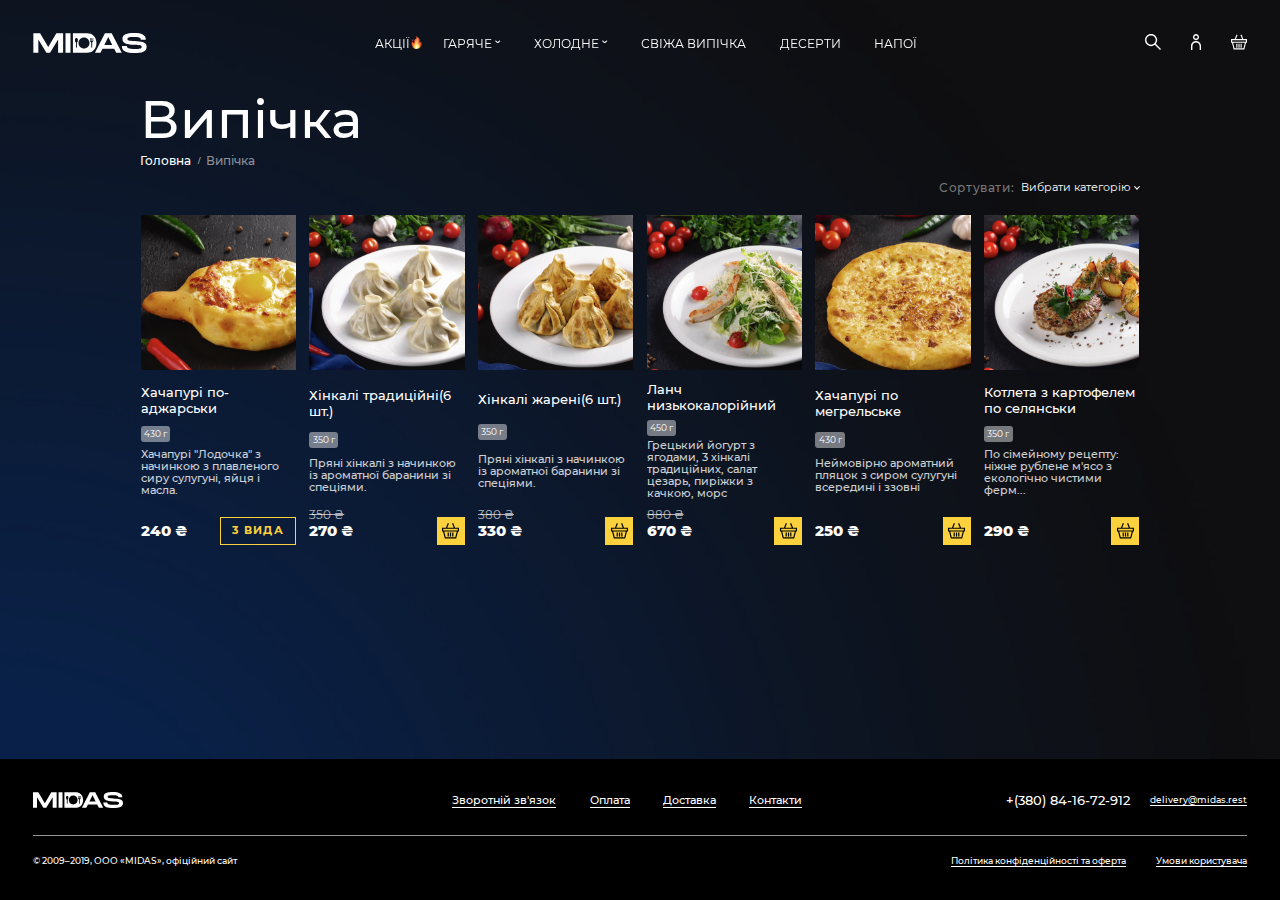
==== catalog-baken.html @ ea853381 "without logic" ====
<!DOCTYPE html>
<html lang="en">
  <head>
    <meta charset="UTF-8" />
    <meta name="viewport" content="width=device-width, initial-scale=1.0" />
    <title>MIDAS</title>
    <link rel="stylesheet" href="css/main.css" />
    <link rel="stylesheet" href="fonts/Montserrat/stylesheet.css" />
  </head>
  <body>
    <div class="wrapper">
      <header class="header">
        <div class="header__row">
          <div class="header__logo">
            <a href="./index.html"><img src="./img/icons/Logo.svg" alt="logo" /></a>
          </div>
          <nav class="header__nav">
            <ul class="header__list">
              <li class="header__item"><a href="#" class="header__link fire">АКЦІЇ</a></li>
              <li class="header__item">
                <a href="./catalog-warm.html" class="header__link arrow">ГАРЯЧЕ</a>
                <div class="header__link-dropdown">
                  <a href="./catalog-warm.html">Гарячі страви</a>
                  <a href="./catalog-warm.html">Супи</a>
                  <a href="./catalog-warm.html">Хінкалі</a>
                </div>
              </li>
              <li class="header__item">
                <a href="./catalog-cold.html" class="header__link arrow">ХОЛОДНЕ</a>
                <div class="header__link-dropdown">
                  <a href="./catalog-cold.html">Холодні страви</a>
                  <a href="./catalog-cold.html">Лаваші</a>
                  <a href="./catalog-cold.html">Хінкалі</a>
                </div>
              </li>
              <li class="header__item">
                <a href="./catalog-baken.html" class="header__link">СВІЖА випічка</a>
              </li>
              <li class="header__item">
                <a href="./catalog-desert.html" class="header__link">десерти</a>
              </li>
              <li class="header__item">
                <a href="./catalog-drink.html" class="header__link">напої</a>
              </li>
            </ul>
          </nav>
          <div class="header__utils">
            <div class="header__search">
              <a href="#" class="header__utils-link">
                <svg
                  width="24"
                  height="24"
                  viewBox="0 0 24 24"
                  fill="none"
                  xmlns="http://www.w3.org/2000/svg"
                >
                  <path
                    fill-rule="evenodd"
                    clip-rule="evenodd"
                    d="M9.10932 18.2186C14.1403 18.2186 18.2186 14.1402 18.2186 9.10931C18.2186 4.07838 14.1403 0 9.10932 0C4.07834 0 0 4.07838 0 9.10931C0 14.1402 4.07834 18.2186 9.10932 18.2186ZM9.10932 16.0752C12.9565 16.0752 16.0753 12.9565 16.0753 9.10931C16.0753 5.26212 12.9565 2.14337 9.10932 2.14337C5.26214 2.14337 2.14337 5.26212 2.14337 9.10931C2.14337 12.9565 5.26214 16.0752 9.10932 16.0752Z"
                    fill="white"
                  />
                  <path
                    d="M15.4475 13.9319L24 22.4844L22.4844 24L13.9319 15.4475L15.4475 13.9319Z"
                    fill="white"
                  />
                </svg>
              </a>
            </div>
            <div class="header__user">
              <a href="#" class="header__utils-link">
                <svg
                  width="15"
                  height="24"
                  viewBox="0 0 15 24"
                  fill="none"
                  xmlns="http://www.w3.org/2000/svg"
                >
                  <path
                    d="M7.5 9.28132C4.98992 9.28132 2.93347 7.19149 2.93347 4.64066C2.96371 2.08983 4.98992 0 7.5 0C10.0101 0 12.0665 2.08983 12.0665 4.64066C12.0665 7.19149 10.0403 9.28132 7.5 9.28132ZM7.5 2.08983C6.10887 2.08983 4.98992 3.22695 4.98992 4.64066C4.98992 6.05437 6.10887 7.19149 7.5 7.19149C8.89113 7.19149 10.0101 6.05437 10.0101 4.64066C10.0101 3.22695 8.89113 2.08983 7.5 2.08983Z"
                    fill="white"
                  />
                  <path
                    d="M12.9738 24V18.2553C12.9738 15.182 10.5242 12.7234 7.53024 12.7234C4.50605 12.7234 2.08669 15.2128 2.08669 18.2553V24H0V18.2553C0 14.0449 3.35685 10.6336 7.5 10.6336C11.6431 10.6336 15 14.0449 15 18.2553V24H12.9738Z"
                    fill="white"
                  />
                </svg>
              </a>
            </div>
            <div class="header__cart">
              <div id="cart-counter">1</div>
              <a href="#" class="header__utils-link">
                <svg
                  width="27"
                  height="25"
                  viewBox="0 0 27 25"
                  fill="none"
                  xmlns="http://www.w3.org/2000/svg"
                >
                  <path
                    d="M4.44457 25L1.6327 13.8197H0V7.50297H6.22844L9.2822 0L11.0358 0.682088L8.2542 7.53262H18.6853L15.9339 0.682088L17.6876 0L20.7413 7.50297H26.9698V13.8197H25.3371L22.5252 25H4.44457ZM21.0739 23.1613L23.4323 13.8493H3.56775L5.92609 23.1613H21.0739ZM25.0952 11.981V9.40095H1.90482V11.981H25.0952Z"
                    fill="white"
                  />
                  <path d="M14.4523 15.3914H12.5475V22.064H14.4523V15.3914Z" fill="white" />
                  <path d="M18.0806 15.3914H16.1758V22.064H18.0806V15.3914Z" fill="white" />
                  <path d="M10.8242 15.3914H8.91936V22.064H10.8242V15.3914Z" fill="white" />
                </svg>
              </a>
            </div>
          </div>
        </div>
      </header>
      <main class="main">
        <section class="warm-dish">
          <div class="container">
            <div class="warm__inner">
              <p class="warm__title">Випічка</p>
              <div class="breadcrambs">
                <a href="./index.html" class="main-page">Головна</a>
                /
                <a href="#" class="current-page">Випічка</a>
              </div>
              <div class="warm__select">
                <p class="sort">Сортувати:</p>
                <div class="dropdown-sort">
                  <button id="dropdownButton" class="sort-button">Вибрати категорію</button>
                  <div id="dropdownMenu" class="dropdown-content">
                    <button class="sort-option" data-value="high-price">По зростанню ціни</button>
                    <button class="sort-option" data-value="low-price">По спаду ціни</button>
                    <button class="sort-option" data-value="low-weight">Менша вага</button>
                    <button class="sort-option" data-value="high-weight">Більша вага</button>
                  </div>
                </div>
              </div>
              <div class="warm__content" id="foodContainer">
                <div class="popular__content-dish" data-price="240" data-weight="430">
                  <a href="./dish-cart.html" class="content-dish_img">
                    <span>Замовити</span>
                    <img src="./img/hachapuri.png" alt="img" />
                  </a>
                  <p class="popular-dish__title">Хачапурі по-аджарськи</p>
                  <p class="weight">430 г</p>
                  <p class="popular__content-descr">
                    Хачапурі "Лодочка" з начинкою з плавленого сиру сулугуні, яйця і масла.
                  </p>
                  <div class="order__box">
                    <p class="order__price">240 ₴</p>
                    <button class="more-types">3 вида</button>
                  </div>
                </div>
                <div class="popular__content-dish" data-price="270" data-weight="350">
                  <a href="./dish-cart.html" class="content-dish_img">
                    <span>Замовити</span>
                    <img src="./img/hincali.png" alt="img" />
                  </a>
                  <p class="popular-dish__title">Хінкалі традиційні(6 шт.)</p>
                  <p class="weight">350 г</p>
                  <p class="popular__content-descr">
                    Пряні хінкалі з начинкою із ароматної баранини зі спеціями.
                  </p>
                  <div class="order__box">
                    <p class="old__price">350 ₴</p>
                    <p class="order__price">270 ₴</p>
                    <button class="order__add"></button>
                  </div>
                </div>
                <div class="popular__content-dish" data-price="330" data-weight="350">
                  <a href="./dish-cart.html" class="content-dish_img">
                    <span>Замовити</span>
                    <img src="./img/hincali-frid.png" alt="img" />
                  </a>
                  <p class="popular-dish__title">Хінкалі жарені(6 шт.)</p>
                  <p class="weight">350 г</p>
                  <p class="popular__content-descr">
                    Пряні хінкалі з начинкою із ароматної баранини зі спеціями.
                  </p>
                  <div class="order__box">
                    <p class="old__price">380 ₴</p>
                    <p class="order__price">330 ₴</p>
                    <button class="order__add"></button>
                  </div>
                </div>
                <div class="popular__content-dish" data-price="670" data-weight="450">
                  <a href="./dish-cart.html" class="content-dish_img">
                    <span>Замовити</span>
                    <img src="./img/lanch.png" alt="img" />
                  </a>
                  <p class="popular-dish__title">Ланч низькокалорійний</p>
                  <p class="weight">450 г</p>
                  <p class="popular__content-descr">
                    Грецький йогурт з ягодами, 3 хінкалі традиційних, салат цезарь, пиріжки з
                    качкою, морс
                  </p>
                  <div class="order__box">
                    <p class="old__price">880 ₴</p>
                    <p class="order__price">670 ₴</p>
                    <button class="order__add"></button>
                  </div>
                </div>
                <div class="popular__content-dish" data-price="250" data-weight="430">
                  <a href="./dish-cart.html" class="content-dish_img">
                    <span>Замовити</span>
                    <img src="./img/hachapuri-megrelske.png" alt="img" />
                  </a>
                  <p class="popular-dish__title">Хачапурі по мегрельське</p>
                  <p class="weight">430 г</p>
                  <p class="popular__content-descr">
                    Неймовірно ароматний пляцок з сиром сулугуні всередині і ззовні
                  </p>
                  <div class="order__box">
                    <p class="order__price">250 ₴</p>
                    <button class="order__add"></button>
                  </div>
                </div>
                <div class="popular__content-dish" data-price="290" data-weight="350">
                  <a href="./dish-cart.html" class="content-dish_img">
                    <span>Замовити</span>
                    <img src="./img/kotleta-potato.png" alt="img" />
                  </a>
                  <p class="popular-dish__title">Котлета з картофелем по селянськи</p>
                  <p class="weight">350 г</p>
                  <p class="popular__content-descr">
                    По сімейному рецепту: ніжне рублене м'ясо з екологічно чистими ферм...
                  </p>
                  <div class="order__box">
                    <p class="order__price">290 ₴</p>
                    <button class="order__add"></button>
                  </div>
                </div>
              </div>
            </div>
          </div>
        </section>
      </main>
      <footer class="footer">
        <div class="footer__row">
          <div class="footer__logo">
            <img src="./img/icons/Logo.svg" alt="logo" />
          </div>
          <div class="footer__inner">
            <nav class="footer__menu">
              <ul class="footer__list">
                <li class="footer__item">
                  <a href="#" class="footer__link">Зворотній зв'язок</a>
                </li>
                <li class="footer__item"><a href="#" class="footer__link">Оплата</a></li>
                <li class="footer__item"><a href="#" class="footer__link">Доставка</a></li>
                <li class="footer__item"><a href="#" class="footer__link">Контакти</a></li>
              </ul>
            </nav>
            <div class="footer__row-box">
              <a href="tel:+3808416729" class="footer__row-tel">+(380) 84-16-72-912</a>
              <a href="mailto:delivery@midas.rest" class="footer__row-gmail">
                delivery@midas.rest
              </a>
            </div>
          </div>
        </div>
        <div class="footer__policy">
          <p class="footer__privacy">© 2009–2019, ООО «MIDAS», офіційний сайт</p>
          <div class="footer__policy-box">
            <a href="#" class="footer__policy-policy">Політика конфіденційності та оферта</a>
            <a href="#" class="footer__policy-user">Умови користувача</a>
          </div>
        </div>
      </footer>
    </div>
    <script src="./js/main.js" type="module"></script>
  </body>
</html>
---- css/main.css ----
/* #region reset */
html {
  font-size: 1.5625vw;
}
@media screen and (min-width: 968px) {
  html {
    font-size: 0.521vw;
  }
}

* {
  padding: 0px;
  margin: 0px;
  border: none;
}

*,
*::before,
*::after {
  box-sizing: border-box;
}

/* Links */
a,
a:link,
a:visited {
  text-decoration: none;
}

a:hover {
  text-decoration: none;
}

/* Common */
aside,
nav,
footer,
header,
section,
main {
  display: block;
}

h1,
h2,
h3,
h4,
h5,
h6,
p {
  font-size: inherit;
  font-weight: inherit;
}

ul,
ul li {
  list-style: none;
}

img {
  vertical-align: top;
}

img,
svg {
  max-width: 100%;
  height: auto;
}

address {
  font-style: normal;
}

/* Form */
input,
textarea,
button,
select {
  font-family: inherit;
  font-size: inherit;
  color: inherit;
  background-color: transparent;
}

input::-ms-clear {
  display: none;
}

button,
input[type="submit"] {
  display: inline-block;
  box-shadow: none;
  background-color: transparent;
  background: none;
  cursor: pointer;
}

input:focus,
input:active,
button:focus,
button:active {
  outline: none;
}

button::-moz-focus-inner {
  padding: 0;
  border: 0;
}

label {
  cursor: pointer;
}

legend {
  display: block;
}

body {
  background-color: #0f0f11;
  font-family: "Montserrat";
  color: #fff;
  overflow-x: hidden;
}

/* #endregion */
/* #region header */
header {
  padding: 5rem 5rem;
  position: fixed;
  top: 0;
  right: 0;
  left: 0;
  transition: all 0.3s ease 0s;
  z-index: 10;
}

.header.scroll {
  background-color: #000000;
  padding: 2rem 5rem;
  transition: all 0.3s ease 0s;
  z-index: 100;
}
.header__cart {
  position: relative;
}
#cart-counter {
  background-color: #fbd13e;
  padding: 0.1rem 0.2rem;
  border-radius: 2px;
  font-size: 1.4rem;
  color: #000;
  text-align: center;
  position: absolute;
  width: 2.1rem;
  height: 1.7rem;
  font-weight: 600;
  left: -1rem;
  top: -1rem;
  display: none;
}
.header__row {
  display: flex;
  align-items: center;
  justify-content: space-between;
}
.header__logo img {
  width: 17rem;
  height: 3rem;
}
.header__list {
  display: flex;
  gap: 5rem;
  align-items: center;
}
.header__link {
  font-size: 1.8rem;
  transition: all 0.3s ease 0s;
  color: #fff;
  text-transform: uppercase;
}
.header__link:hover {
  color: #fbd13e;
}
.header__link.fire {
  position: relative;
}
.header__link.fire::after {
  content: "";
  position: absolute;
  width: 2rem;
  height: 2rem;
  background-image: url("./../img/icons/fire.svg");
  background-size: cover;
}
.header__link-dropdown {
  position: absolute;
  background-color: #000;
  padding: 2rem;
  display: none;
}
.header__link.arrow {
  display: flex;
  align-items: center;
  gap: 0.4rem;
}
.header__link.arrow::after {
  content: "";
  display: block;
  width: 0.9rem;
  height: 0.5rem;
  background-image: url("./../img/icons/arrow-menu.svg");
  background-size: cover;
  transition: all 0.3s ease 0s;
  transform: translateY(-50%);
}

.header__item:hover .header__link.arrow::after {
  background-image: url("./../img/icons/arrow-menu-hover.svg");
  transform: translateY(-50%) rotate(180deg);
}
.header__item:hover .header__link-dropdown {
  display: flex;
  flex-direction: column;
  gap: 2rem;
  z-index: 1000;
}
.header__link-dropdown a {
  font-size: 1.7rem;
  font-weight: 500;
  line-height: 2rem;
  color: #fff;
  transition: all 0.3s ease 0s;
}
.header__link-dropdown a:hover {
  color: #fbd13e;
}
.header__utils {
  display: flex;
  gap: 4rem;
  align-items: center;
}
.header__utils-link svg {
  width: 2.4rem;
  height: 2.4rem;
}
.header__utils-link:hover svg {
  transition: all 0.3s ease 0s;
  scale: 1.2;
  path {
    fill: #fbd13e;
  }
}
/* #endregion */
/* #region scrollbar */
::-webkit-scrollbar {
  width: 0.5rem;
}

/* Track */
::-webkit-scrollbar-track {
  background: #2d2d2d;
}

/* Handle */
::-webkit-scrollbar-thumb {
  background: #0b0b0b;
}

/* Handle on hover */
::-webkit-scrollbar-thumb:hover {
  background: #555;
}
/* #endregion */
/* #region info */
.info {
  margin-top: 13.4rem;
}
.info__content {
  display: flex;
  gap: 6.8rem;
}
.content-text__text {
  margin-top: 5rem;
  max-width: 32.1rem;
  font-size: 2.5rem;
  font-weight: 500;
  line-height: 3rem;
}
.info__content-text {
  display: flex;
  flex-direction: column;
  gap: 26.7rem;
  position: relative;
}
.info__content-text img {
  position: absolute;
  top: 18rem;
  right: 16rem;
  width: 18.4rem;
  height: 18.4rem;
}
.content-text__box {
  display: flex;
  flex-direction: column;
  gap: 1rem;
}
.content-text__tel {
  font-size: 2.5rem;
  font-weight: 500;
  line-height: 3rem;
  color: #fff;
  transition: all 0.3s ease 0s;
}
.content-text__gmail {
  font-size: 1.8rem;
  font-weight: 500;
  line-height: 2.2rem;
  color: #fff;
  border-bottom: 1px solid #fff;
  max-width: 18.6rem;
  transition: all 0.3s ease 0s;
}
.content-text__box a:hover {
  color: #fbd13e;
}
.container-right {
  padding-left: 5rem;
}

.info__content-photo img {
  width: 137rem;
  height: 75rem;
  position: absolute;
  right: 0;
}
.bg {
  position: absolute;
  top: 0;
  z-index: -2;
}
.info__content-order {
  position: absolute;
  background-image: url("./../img/icons/optional-bg.svg");
  padding: 3.6rem 6.8rem;
  background-repeat: no-repeat;
  background-size: cover;
  width: 35.5rem;
  height: 35.5rem;
  display: flex;
  flex-direction: column;
  gap: 1rem;
  position: absolute;
  left: 63rem;
  bottom: -20rem;
}
.order__box {
  display: flex;
  justify-content: space-between;
  align-items: center;
}
.order__add {
  background-image: url("./../img/icons/shoping-cart-black.svg");
  background-position: center;
  background-size: 2.5rem;
  background-repeat: no-repeat;
  width: 4.2rem;
  height: 4.2rem;
  background-color: #fbd13e;
  transition: all 0.3s ease 0s;
}
.order__add:hover {
  background-color: #a7881a;
}
.content-order__title {
  font-size: 2.5rem;
  font-weight: 500;
  line-height: 3rem;
}
.weight {
  font-size: 1.3rem;
  line-height: 1.5rem;
  background-color: #ffffff70;
  border-radius: 3px;
  padding: 0.5rem;
  max-width: fit-content;
}
.content-order__descr {
  font-size: 1.5rem;
  font-weight: 500;
  line-height: 2.1rem;
  color: #ffffffde;
}
.order__price {
  font-size: 2.3rem;
  line-height: 2.8rem;
  font-weight: 800;
}

.dots-more__box img {
  position: absolute;
  width: 36.4rem;
  height: 36.4rem;
  right: -5rem;
  bottom: -30rem;
}
.info_tiramisu {
  max-width: fit-content;
}
.info_tiramisu-box {
  margin-top: 35.4rem;
  margin-left: 3rem;
}
.info_tiramisu-box img {
  width: 26.4rem;
  height: 26.4rem;
}
.tiramisu__inner {
  padding: 0 2.5rem;
  display: flex;
  flex-direction: column;
  gap: 1rem;
}
.info_tiramisu-title {
  font-weight: 500;
  font-size: 2rem;
  line-height: 2.4rem;
}
/* #endregion */
/* #region popular */
.popular__title {
  font-size: 8rem;
  font-weight: 500;
  line-height: 9rem;
  text-align: left;
  max-width: 43rem;
  display: flex;
  margin: 0 auto;
  margin-bottom: 3.7rem;
}
.container {
  max-width: 150rem;
  margin: 0 auto;
  width: 100%;
  padding: 0;
}
.popular__content {
  display: flex;
  justify-content: center;
  align-items: center;
  gap: 2rem;
  flex-wrap: wrap;
}
.popular__content-dish {
  max-width: 23.3rem;
  min-height: 48.4rem;
  overflow: hidden;
  display: flex;
  flex-direction: column;
  justify-content: space-between;
}
.popular-dish__title {
  font-size: 2rem;
  font-weight: 500;
  line-height: 2.4rem;
  margin-top: 1.6rem;
  margin-bottom: 1rem;
}
.popular__content-descr {
  font-size: 1.6rem;
  font-weight: 500;
  line-height: 1.8rem;
  opacity: 80%;
  margin-top: 0.6rem;
  margin-bottom: 2.5rem;
}
.content-dish_img {
  position: relative;
}
.content-dish_img img {
  width: 23.3rem;
  height: 23.3rem;
}
.content-dish_img:hover span {
  z-index: 2;
  transform: translateY(0);
}
.content-dish_img span {
  position: absolute;
  display: flex;
  align-items: center;
  justify-content: center;
  width: 23.3rem;
  height: 23.3rem;
  font-size: 3rem;
  background-color: #55555538;
  backdrop-filter: blur(5px);
  color: #fff;
  transform: translateY(-100%);
  transition: all 0.3s ease 0s;
}
.old__price {
  position: absolute;
  margin-bottom: 5rem;
  text-decoration: line-through;
  font-size: 1.8rem;
  color: #ffffffab;
}
/* #endregion */
/* #region menu */
.menu {
  margin-top: 14.5rem;
  margin-bottom: 17rem;
}
.menu__content-box {
  display: flex;
  justify-content: space-between;
  padding-left: 55rem;
  margin-bottom: 6.5rem;
}
.menu__title {
  font-size: 8rem;
  line-height: 9rem;
  font-weight: 500;
}
.menu__btn {
  position: relative;
  display: flex;
  gap: 4rem;
}
.swiper-button-next::after,
.swiper-button-prev::after {
  display: none;
}
.swiper-button-next {
  transform: rotate(180deg);
}
.swiper-button-next,
.swiper-button-prev {
  width: 5.3rem !important;
  height: 5.3rem !important;
}
.swiper-button-next img,
.swiper-button-prev img {
  width: 5.3rem;
  height: 5.3rem;
}
.menu__discount {
  background-color: #b70000;
  display: flex;
  flex-direction: column;
  justify-content: center;
  align-items: center;
  max-width: 23.3rem;
  min-height: 31.4rem;
  max-height: 31.4rem;
  gap: 6.5rem;
  padding: 2.3rem 4rem;
  overflow: hidden;
}
.menu__discount:hover .menu__more-info {
  transform: translateY(0);
}
.menu__discount-number {
  color: #000;
  font-size: 7rem;
}
.menu__discount-text {
  font-size: 2.4rem;
  font-weight: 500;
  line-height: 2.4rem;
  display: flex;
  align-items: center;
  gap: 0.4rem;
  text-align: center;
}
.menu__discount-text::after {
  content: "";
  display: block;
  width: 2rem;
  height: 2rem;
  background-image: url("./../img/icons/fire.svg");
  background-size: cover;
}
.menu__more-info {
  position: absolute;
  display: flex;
  align-items: center;
  justify-content: center;
  max-width: 23.3rem;
  min-height: 31.4rem;
  max-height: 31.4rem;
  top: 0;
  bottom: 0;
  right: 0;
  left: 0;
  backdrop-filter: blur(5px);
  font-size: 2rem;
  color: #ffffff;
  font-weight: 600;
  transform: translateY(-100%);
  transition: all 0.3s ease 0s;
}
.menu__text {
  font-size: 2rem;
  font-weight: 500;
  line-height: 2.4rem;
  text-align: center;
}
.menu__discount.warm {
  background-image: url("./../img/menu1.png");
  background-position: center;
  background-size: cover;
  background-color: #000;
}
.menu__discount.soap {
  background-image: url("./../img/menu2.png");
  background-position: center;
  background-size: cover;
  background-color: #000;
}
.menu__discount.hinc {
  background-image: url("./../img/menu3.png");
  background-position: center;
  background-size: cover;
  background-color: #000;
}
.menu__discount.cold {
  background-image: url("./../img/menu4.png");
  background-position: center;
  background-size: cover;
  background-color: #09234e;
}
.menu__discount.salat {
  background-image: url("./../img/menu5.png");
  background-position: center;
  background-size: cover;
  background-color: #000;
}

.menu__text.cold {
  border-bottom: 1px solid #fff;
}
/* #endregion */
/* #region footer */
.footer {
  background-color: #000;
  padding: 5rem;
}
.footer__row {
  display: flex;
  align-items: center;
  justify-content: space-between;
  padding-bottom: 4rem;
  border-bottom: 1px solid #ffffff93;
}
.footer__inner {
  display: flex;
  align-items: center;
  justify-content: space-between;
}
.footer__logo {
  width: 13.5rem;
  height: 2.4rem;
}
.footer__list {
  display: flex;
  gap: 5rem;
  padding-left: 12rem;
}
.footer__link {
  font-size: 1.6rem;
  font-weight: 500;
  color: #fff;
  border-bottom: 1px solid #fff;
  transition: all 0.3s ease 0s;
}
.footer__link:hover {
  color: #fbd13e;
  border-bottom: 1px solid #fbd13e;
}
.footer__row-box {
  display: flex;
  gap: 3rem;
  align-items: center;
  padding-left: 30.5rem;
}
.footer__row-tel {
  font-size: 2rem;
  font-weight: 500;
  color: #fff;
  transition: all 0.3s ease 0s;
}

.footer__row-tel:hover {
  color: #fbd13e;
}
.footer__row-gmail:hover {
  color: #fbd13e;
  border-bottom: 1px solid #fbd13e;
}
.footer__row-gmail {
  font-size: 1.4rem;
  font-weight: 500;
  color: #fff;
  border-bottom: 1px solid #fff;
  transition: all 0.3s ease 0s;
}
.footer__policy {
  margin-top: 2.8rem;
  display: flex;
  justify-content: space-between;
  align-items: center;
}
.footer__privacy {
  font-size: 1.4rem;
  font-weight: 500;
}
.footer__policy-box {
  display: flex;
  gap: 4.5rem;
}
.footer__policy-box a {
  font-size: 1.4rem;
  font-weight: 500;
  color: #fff;
  transition: all 0.3s ease 0s;
  border-bottom: 1px solid #fff;
}
.footer__policy-box a:hover {
  color: #fbd13e;
  border-bottom: 1px solid #fbd13e;
}
/* #endregion */
/* //======================================================================================================================================================== */
/* #region catalog-warm */
.warm-dish {
  margin-top: 13.4rem;
}
.wrapper {
  display: flex;
  flex-direction: column;
  min-height: 100vh;
  background-image: url("./../img/bg-cart.png");
  background-repeat: no-repeat;
  background-size: cover;
}
.main {
  flex: 1;
}
.warm__title {
  font-size: 8rem;
  font-weight: 500;
  line-height: 9rem;
}
.main-page {
  font-size: 1.8rem;
  font-weight: 500;
  line-height: 1.6rem;
  color: #fff;
  transition: all 0.3s ease 0s;
}
.breadcrambs {
  display: flex;
  align-items: center;
  gap: 1rem;
  margin-top: 1rem;
}
.current-page {
  font-size: 1.8rem;
  font-weight: 500;
  line-height: 1.6rem;
  color: #ffffff87;
  transition: all 0.3s ease 0s;
}
.main-page:hover,
.current-page:hover {
  color: #fbd13e;
}
.warm__select {
  display: flex;
  align-self: flex-end;
  gap: 1rem;
  position: relative;
  margin-top: 2rem;
}
.warm__inner {
  display: flex;
  flex-direction: column;
}
.sort {
  font-size: 1.8rem;
  font-weight: 500;
  letter-spacing: 0.05em;
  color: #ffffff70;
}
.dropdown-sort {
  display: flex;
  align-items: center;
}
.dropdown-content {
  position: absolute;
  display: none;
  flex-direction: column;
  width: 100%;
  top: 3rem;
  z-index: 100;
}
.sort-button {
  font-size: 1.6rem;
  display: flex;
  align-items: center;
  position: relative;
  gap: 0.5rem;
  transition: all 0.3s ease 0s;
}
.sort-button::after {
  content: "";
  display: block;
  background-image: url("./../img/icons/arrow-menu.svg");
  background-size: cover;
  width: 0.9rem;
  height: 0.6rem;
  transition: all 0.3s ease 0s;
}
.sort-button:hover {
  color: #fbd13e;
}
.sort-button.active + .dropdown-content {
  display: flex;
}

.sort-button:hover::after {
  background-image: url("./../img/icons/arrow-menu-hover.svg");
  transform: rotate(180deg);
}
.sort-option {
  font-size: 1.6rem;
  padding: 2rem;
  background-color: #000;
  transition: all 0.3s ease 0s;
  text-align: start;
}
.sort-option:hover {
  background-color: #09234e;
  color: #fbd13e;
}
.warm__content {
  display: flex;
  justify-content: center;
  gap: 2rem;
  margin-top: 3rem;
  margin-bottom: 20rem;
}
.more-types {
  font-size: 1.6rem;
  font-weight: 700;
  letter-spacing: 0.1em;
  text-align: center;
  padding: 1rem 1.7rem;
  border: 1px solid #fbd13e;
  text-transform: uppercase;
  color: #fbd13e;
  transition: all 0.3s ease 0s;
}
.more-types:hover {
  color: #000;
  background-color: #fbd13e;
}
/* #endregion */
/* //======================================================================================================================================================== */
/* #region dish-cart */
.dish-card {
  margin-top: 13.4rem;
  padding-left: 5rem;
  margin-bottom: 12.3rem;
}
.dish-card__title {
  font-size: 8rem;
  line-height: 9rem;
}
.dish-card__box {
  padding: 0 5rem;
  margin-bottom: 5rem;
}
.dish-card__content {
  display: flex;
  gap: 5rem;
  padding-right: 5rem;
  justify-content: center;
}
.dish-card__content img {
  max-width: 77rem;
}
.card__order-diference {
  color: #9ea2aa;
  font-size: 1.8rem;
  font-weight: 500;
  letter-spacing: 0.05em;
}
.dish-card__order {
  display: flex;
  flex-direction: column;
  gap: 2rem;
}
.card__order-box {
  display: flex;
  align-items: center;
  background-color: #000;
  padding: 2.5rem 2.2rem;
}
.order-box__info {
  display: flex;
  flex-direction: column;
  gap: 1rem;
}
.order-box__name {
  font-size: 2rem;
  font-weight: 500;
}
.order-box-counter {
  display: flex;
  align-items: center;
  font-size: 1.8rem;
  gap: 1.6rem;
  padding-left: 30rem;
}
.order-box__action {
  display: flex;
  gap: 5rem;
  align-items: center;
  padding-left: 8.5rem;
}
.dish-card__price {
  font-size: 2.4rem;
  font-weight: 800;
}
.box__counter-btn {
  display: flex;
  align-items: center;
  position: relative;
  transition: all 0.3s ease 0s;
  font-size: 3rem;
}
.box__counter-btn:hover {
  color: #fbd13e;
}
.box__counter-btn::after {
  content: "";
  position: absolute;
  top: -0.5rem;
  width: 0.1rem;
  height: 1rem;
  background-color: #9ea2aa;
  left: 0.8rem;
}
.box__counter-btn::before {
  content: "";
  position: absolute;
  bottom: -0.5rem;
  width: 0.1rem;
  height: 1rem;
  background-color: #9ea2aa;
  left: 0.8rem;
}
.box__counter-number {
  width: 5rem;
  position: relative;
  text-align: center;
}
.box__counter-number::before {
  content: "";
  position: absolute;
  width: 9.3rem;
  height: 0.1rem;
  background-color: #9ea2aa;
  top: -1.3rem;
  left: -1.9rem;
}
.box__counter-number::after {
  content: "";
  position: absolute;
  width: 9.3rem;
  height: 0.1rem;
  background-color: #9ea2aa;
  bottom: -1.3rem;
  left: -1.9rem;
}
.dish-card__inner {
  display: flex;
  flex-direction: column;
  gap: 1rem;
}
.dish-card__descr-box {
  margin-top: 5rem;
  display: flex;
  flex-direction: column;
  gap: 1.5rem;
}
.dish-card__descr-text {
  font-size: 1.8rem;
  max-width: 60rem;
  font-weight: 600;
  color: #ffffffa9;
}
.dish-card__dots {
  position: absolute;
  top: 28rem;
  left: 0;
}
/* #endregion */
/* #region also */
.also {
  padding-left: 5rem;
  display: flex;
  flex-direction: column;
  gap: 3rem;
  margin-bottom: 16.4rem;
}
.also__title {
  font-size: 5rem;
  font-weight: 500;
  max-width: 53.7rem;
}
.also__content {
  display: flex;
  gap: 2rem;
}
/* #endregion */
/* //======================================================================================================================================================== */
/* #region shopping-cart */
.shopping-cart {
  margin-top: 13.4rem;
}
.shopping-cart__box {
  display: flex;
}
#shopping-cart__amount {
  color: #fbd13e;
  font-size: 5rem;
  line-height: 5rem;
}
.shopping-cart__product {
  padding: 4rem 0rem;
}
.cart__product-box {
  display: grid;
  grid-template-columns: 50rem 25rem 35rem 35rem;
  text-align: start;
  padding-left: 25rem;
}
.cart__product-box p {
  color: #9ea2aa;
  font-size: 2rem;
  text-transform: uppercase;
  font-weight: 600;
}
.dish-card__product {
  display: flex;
  gap: 7.3rem;
  align-items: center;
  background-color: #000;
}
.dish-card__product-img {
  width: 18rem;
  height: 18rem;
}
.for-pad {
  padding: 0 5rem;
}
.card__product-inner {
  display: grid;
  grid-template-columns: 50rem 25rem 35rem 35rem auto;
  align-items: center;
}
.order-box-counter.cart {
  padding-left: 0;
}
.product-inner__name {
  font-size: 2.5rem;
}
.product-inner__name-box {
  display: flex;
  flex-direction: column;
  gap: 1rem;
}
.delete__product {
  padding: 0.7rem;
  border: 1px solid #b70000;
  transition: all 0.3s ease 0s;
}
.delete__product:hover {
  border: 1px solid #fbd13e;
}
.shopping-cart__dish {
  display: flex;
  flex-direction: column;
  gap: 1rem;
  margin-bottom: 4.5rem;
}
.bg-cart {
  position: absolute;
  z-index: -1;
  max-height: 160rem;
}
/* #endregion */
/* #region promo */
.promo {
  padding-left: 130rem;
}
.promo__text {
  font-size: 1.8rem;
  color: #9ea2aa;
}
.promo__input-box {
  display: flex;
  align-items: center;
  gap: 2rem;
}
.promo__input-box input {
  height: 4.2rem;
  background-color: #fff;
  width: 23.4rem;
  color: #000;
  font-size: 1.8rem;
  padding-left: 1rem;
}
.check__promo {
  font-size: 1.8rem;
  padding: 1rem 2rem;
  color: #fbd13e;
  border: 1px solid #fbd13e;
  transition: all 0.3s ease 0s;
}
.check__promo:hover {
  border: 1px solid #b70000;
  color: #fff;
}
.promo__final {
  display: flex;
  gap: 1rem;
  align-items: center;
  margin: 2rem 0;
}
.final__sum-text {
  font-size: 1.6rem;
  color: #9ea2aa;
}
.final__sum-number {
  font-size: 2.6rem;
  color: #fff;
}
.palce__order {
  color: #000;
  background-color: #fbd13e;
  padding: 1rem 2.4rem;
  font-size: 1.6rem;
  font-weight: 700;
  margin-bottom: 15rem;
}
/* #endregion */
---- fonts/Montserrat/stylesheet.css ----
/* This stylesheet generated by Transfonter (https://transfonter.org) on October 3, 2017 10:05 PM */

@font-face {
	font-family: 'Montserrat';
	src: url('Montserrat-Light.eot');
	src: local('Montserrat Light'), local('Montserrat-Light'),
		url('Montserrat-Light.eot?#iefix') format('embedded-opentype'),
		url('Montserrat-Light.woff') format('woff'),
		url('Montserrat-Light.ttf') format('truetype');
	font-weight: 300;
	font-style: normal;
}

@font-face {
	font-family: 'Montserrat';
	src: url('Montserrat-MediumItalic.eot');
	src: local('Montserrat Medium Italic'), local('Montserrat-MediumItalic'),
		url('Montserrat-MediumItalic.eot?#iefix') format('embedded-opentype'),
		url('Montserrat-MediumItalic.woff') format('woff'),
		url('Montserrat-MediumItalic.ttf') format('truetype');
	font-weight: 500;
	font-style: italic;
}

@font-face {
	font-family: 'Montserrat';
	src: url('Montserrat-Thin.eot');
	src: local('Montserrat Thin'), local('Montserrat-Thin'),
		url('Montserrat-Thin.eot?#iefix') format('embedded-opentype'),
		url('Montserrat-Thin.woff') format('woff'),
		url('Montserrat-Thin.ttf') format('truetype');
	font-weight: 100;
	font-style: normal;
}

@font-face {
	font-family: 'Montserrat';
	src: url('Montserrat-ExtraLightItalic.eot');
	src: local('Montserrat ExtraLight Italic'), local('Montserrat-ExtraLightItalic'),
		url('Montserrat-ExtraLightItalic.eot?#iefix') format('embedded-opentype'),
		url('Montserrat-ExtraLightItalic.woff') format('woff'),
		url('Montserrat-ExtraLightItalic.ttf') format('truetype');
	font-weight: 200;
	font-style: italic;
}

@font-face {
	font-family: 'Montserrat';
	src: url('Montserrat-BoldItalic.eot');
	src: local('Montserrat Bold Italic'), local('Montserrat-BoldItalic'),
		url('Montserrat-BoldItalic.eot?#iefix') format('embedded-opentype'),
		url('Montserrat-BoldItalic.woff') format('woff'),
		url('Montserrat-BoldItalic.ttf') format('truetype');
	font-weight: bold;
	font-style: italic;
}

@font-face {
	font-family: 'Montserrat';
	src: url('Montserrat-SemiBold.eot');
	src: local('Montserrat SemiBold'), local('Montserrat-SemiBold'),
		url('Montserrat-SemiBold.eot?#iefix') format('embedded-opentype'),
		url('Montserrat-SemiBold.woff') format('woff'),
		url('Montserrat-SemiBold.ttf') format('truetype');
	font-weight: 600;
	font-style: normal;
}

@font-face {
	font-family: 'Montserrat';
	src: url('Montserrat-ExtraLight.eot');
	src: local('Montserrat ExtraLight'), local('Montserrat-ExtraLight'),
		url('Montserrat-ExtraLight.eot?#iefix') format('embedded-opentype'),
		url('Montserrat-ExtraLight.woff') format('woff'),
		url('Montserrat-ExtraLight.ttf') format('truetype');
	font-weight: 200;
	font-style: normal;
}

@font-face {
	font-family: 'Montserrat';
	src: url('Montserrat-ExtraBoldItalic.eot');
	src: local('Montserrat ExtraBold Italic'), local('Montserrat-ExtraBoldItalic'),
		url('Montserrat-ExtraBoldItalic.eot?#iefix') format('embedded-opentype'),
		url('Montserrat-ExtraBoldItalic.woff') format('woff'),
		url('Montserrat-ExtraBoldItalic.ttf') format('truetype');
	font-weight: 800;
	font-style: italic;
}

@font-face {
	font-family: 'Montserrat';
	src: url('Montserrat-Italic.eot');
	src: local('Montserrat Italic'), local('Montserrat-Italic'),
		url('Montserrat-Italic.eot?#iefix') format('embedded-opentype'),
		url('Montserrat-Italic.woff') format('woff'),
		url('Montserrat-Italic.ttf') format('truetype');
	font-weight: normal;
	font-style: italic;
}

@font-face {
	font-family: 'Montserrat';
	src: url('Montserrat-Bold.eot');
	src: local('Montserrat Bold'), local('Montserrat-Bold'),
		url('Montserrat-Bold.eot?#iefix') format('embedded-opentype'),
		url('Montserrat-Bold.woff') format('woff'),
		url('Montserrat-Bold.ttf') format('truetype');
	font-weight: bold;
	font-style: normal;
}

@font-face {
	font-family: 'Montserrat';
	src: url('Montserrat-LightItalic.eot');
	src: local('Montserrat Light Italic'), local('Montserrat-LightItalic'),
		url('Montserrat-LightItalic.eot?#iefix') format('embedded-opentype'),
		url('Montserrat-LightItalic.woff') format('woff'),
		url('Montserrat-LightItalic.ttf') format('truetype');
	font-weight: 300;
	font-style: italic;
}

@font-face {
	font-family: 'Montserrat';
	src: url('Montserrat-BlackItalic.eot');
	src: local('Montserrat Black Italic'), local('Montserrat-BlackItalic'),
		url('Montserrat-BlackItalic.eot?#iefix') format('embedded-opentype'),
		url('Montserrat-BlackItalic.woff') format('woff'),
		url('Montserrat-BlackItalic.ttf') format('truetype');
	font-weight: 900;
	font-style: italic;
}

@font-face {
	font-family: 'Montserrat';
	src: url('Montserrat-SemiBoldItalic.eot');
	src: local('Montserrat SemiBold Italic'), local('Montserrat-SemiBoldItalic'),
		url('Montserrat-SemiBoldItalic.eot?#iefix') format('embedded-opentype'),
		url('Montserrat-SemiBoldItalic.woff') format('woff'),
		url('Montserrat-SemiBoldItalic.ttf') format('truetype');
	font-weight: 600;
	font-style: italic;
}

@font-face {
	font-family: 'Montserrat';
	src: url('Montserrat-Regular.eot');
	src: local('Montserrat Regular'), local('Montserrat-Regular'),
		url('Montserrat-Regular.eot?#iefix') format('embedded-opentype'),
		url('Montserrat-Regular.woff') format('woff'),
		url('Montserrat-Regular.ttf') format('truetype');
	font-weight: normal;
	font-style: normal;
}

@font-face {
	font-family: 'Montserrat';
	src: url('Montserrat-Medium.eot');
	src: local('Montserrat Medium'), local('Montserrat-Medium'),
		url('Montserrat-Medium.eot?#iefix') format('embedded-opentype'),
		url('Montserrat-Medium.woff') format('woff'),
		url('Montserrat-Medium.ttf') format('truetype');
	font-weight: 500;
	font-style: normal;
}

@font-face {
	font-family: 'Montserrat';
	src: url('Montserrat-ExtraBold.eot');
	src: local('Montserrat ExtraBold'), local('Montserrat-ExtraBold'),
		url('Montserrat-ExtraBold.eot?#iefix') format('embedded-opentype'),
		url('Montserrat-ExtraBold.woff') format('woff'),
		url('Montserrat-ExtraBold.ttf') format('truetype');
	font-weight: 800;
	font-style: normal;
}

@font-face {
	font-family: 'Montserrat';
	src: url('Montserrat-Black.eot');
	src: local('Montserrat Black'), local('Montserrat-Black'),
		url('Montserrat-Black.eot?#iefix') format('embedded-opentype'),
		url('Montserrat-Black.woff') format('woff'),
		url('Montserrat-Black.ttf') format('truetype');
	font-weight: 900;
	font-style: normal;
}

@font-face {
	font-family: 'Montserrat';
	src: url('Montserrat-ThinItalic.eot');
	src: local('Montserrat Thin Italic'), local('Montserrat-ThinItalic'),
		url('Montserrat-ThinItalic.eot?#iefix') format('embedded-opentype'),
		url('Montserrat-ThinItalic.woff') format('woff'),
		url('Montserrat-ThinItalic.ttf') format('truetype');
	font-weight: 100;
	font-style: italic;
}
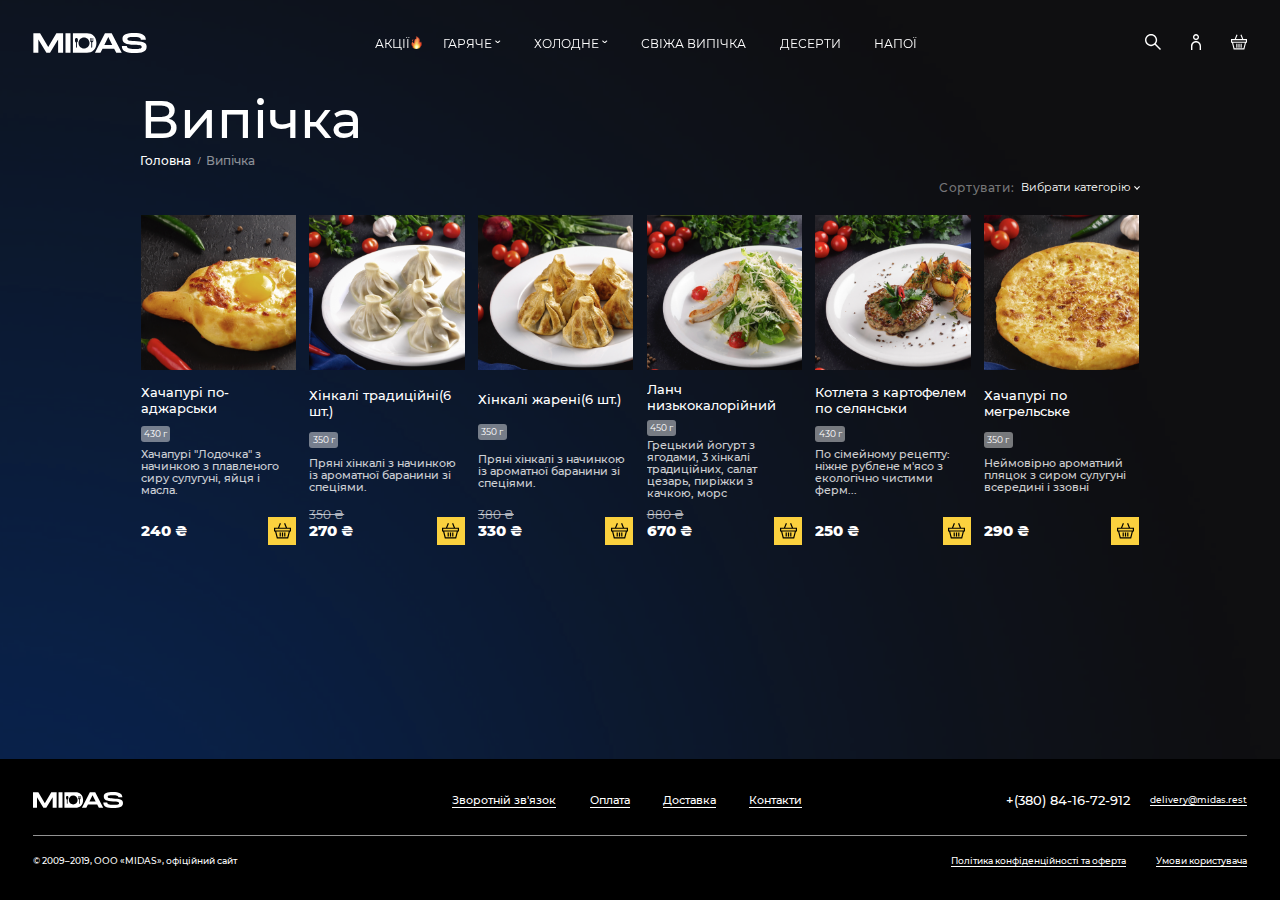
==== commit d5255bec: "can add every single dish" ====
--- a/catalog-baken.html
+++ b/catalog-baken.html
@@ -89,7 +89,7 @@
             </div>
             <div class="header__cart">
               <div id="cart-counter">1</div>
-              <a href="#" class="header__utils-link">
+              <a href="./shopping-cart.html" class="header__utils-link">
                 <svg
                   width="27"
                   height="25"
@@ -145,7 +145,13 @@
                   </p>
                   <div class="order__box">
                     <p class="order__price">240 ₴</p>
-                    <button class="more-types">3 вида</button>
+                    <button
+                      class="order__add"
+                      data-name="Хачапурі по-аджарськи"
+                      data-price="240"
+                      data-img="./img/hachapuri.png"
+                      data-weight="430"
+                    ></button>
                   </div>
                 </div>
                 <div class="popular__content-dish" data-price="270" data-weight="350">
@@ -161,7 +167,13 @@
                   <div class="order__box">
                     <p class="old__price">350 ₴</p>
                     <p class="order__price">270 ₴</p>
-                    <button class="order__add"></button>
+                    <button
+                      class="order__add"
+                      data-name="Хінкалі традиційні(6 шт.)"
+                      data-price="270"
+                      data-img="./img/hincali.png"
+                      data-weight="350"
+                    ></button>
                   </div>
                 </div>
                 <div class="popular__content-dish" data-price="330" data-weight="350">
@@ -177,7 +189,13 @@
                   <div class="order__box">
                     <p class="old__price">380 ₴</p>
                     <p class="order__price">330 ₴</p>
-                    <button class="order__add"></button>
+                    <button
+                      class="order__add"
+                      data-name="Хінкалі жарені(6 шт.)"
+                      data-price="330"
+                      data-img="./img/hincali-frid.png"
+                      data-weight="350"
+                    ></button>
                   </div>
                 </div>
                 <div class="popular__content-dish" data-price="670" data-weight="450">
@@ -194,37 +212,55 @@
                   <div class="order__box">
                     <p class="old__price">880 ₴</p>
                     <p class="order__price">670 ₴</p>
-                    <button class="order__add"></button>
+                    <button
+                      class="order__add"
+                      data-name="Ланч низькокалорійний"
+                      data-price="450"
+                      data-img="./img/lanch.png"
+                      data-weight="670"
+                    ></button>
                   </div>
                 </div>
                 <div class="popular__content-dish" data-price="250" data-weight="430">
                   <a href="./dish-cart.html" class="content-dish_img">
                     <span>Замовити</span>
+                    <img src="./img/kotleta-potato.png" alt="img" />
+                  </a>
+                  <p class="popular-dish__title">Котлета з картофелем по селянськи</p>
+                  <p class="weight">430 г</p>
+                  <p class="popular__content-descr">
+                    По сімейному рецепту: ніжне рублене м'ясо з екологічно чистими ферм...
+                  </p>
+                  <div class="order__box">
+                    <p class="order__price">250 ₴</p>
+                    <button
+                      class="order__add"
+                      data-name="Котлета з картофелем по селянськи"
+                      data-price="270"
+                      data-img="./img/kotleta-potato.png"
+                      data-weight="350"
+                    ></button>
+                  </div>
+                </div>
+                <div class="popular__content-dish" data-price="290" data-weight="350">
+                  <a href="./dish-cart.html" class="content-dish_img">
+                    <span>Замовити</span>
                     <img src="./img/hachapuri-megrelske.png" alt="img" />
                   </a>
                   <p class="popular-dish__title">Хачапурі по мегрельське</p>
-                  <p class="weight">430 г</p>
+                  <p class="weight">350 г</p>
                   <p class="popular__content-descr">
                     Неймовірно ароматний пляцок з сиром сулугуні всередині і ззовні
                   </p>
                   <div class="order__box">
-                    <p class="order__price">250 ₴</p>
-                    <button class="order__add"></button>
-                  </div>
-                </div>
-                <div class="popular__content-dish" data-price="290" data-weight="350">
-                  <a href="./dish-cart.html" class="content-dish_img">
-                    <span>Замовити</span>
-                    <img src="./img/kotleta-potato.png" alt="img" />
-                  </a>
-                  <p class="popular-dish__title">Котлета з картофелем по селянськи</p>
-                  <p class="weight">350 г</p>
-                  <p class="popular__content-descr">
-                    По сімейному рецепту: ніжне рублене м'ясо з екологічно чистими ферм...
-                  </p>
-                  <div class="order__box">
                     <p class="order__price">290 ₴</p>
-                    <button class="order__add"></button>
+                    <button
+                      class="order__add"
+                      data-name="Котлета з картофелем по селянськи"
+                      data-price="270"
+                      data-img="./img/kotleta-potato.png"
+                      data-weight="350"
+                    ></button>
                   </div>
                 </div>
               </div>
@@ -265,6 +301,20 @@
         </div>
       </footer>
     </div>
+
     <script src="./js/main.js" type="module"></script>
+    <script>
+      document.addEventListener("DOMContentLoaded", () => {
+        const shoppingCartNumber = document.getElementById("cart-counter");
+        const updateCartNumber = () => {
+          const cart = JSON.parse(localStorage.getItem("cart")) || [];
+          const totalItems = cart.reduce((total, item) => total + item.quantity, 0);
+          shoppingCartNumber.textContent = totalItems;
+          shoppingCartNumber.style.display = totalItems > 0 ? "block" : "none";
+        };
+
+        updateCartNumber();
+      });
+    </script>
   </body>
 </html>
--- a/css/main.css
+++ b/css/main.css
@@ -1158,3 +1158,41 @@
   margin-bottom: 15rem;
 }
 /* #endregion */
+/* #region popup */
+.popup {
+  position: fixed;
+  bottom: -5rem;
+  left: 50%;
+  transform: translateX(-50%);
+  font-size: 2rem;
+  border: 1px solid #09234e;
+  background-color: #2d2d2d;
+  color: #fff;
+  backdrop-filter: blur(4px);
+  padding: 1rem;
+  border-radius: 5px;
+  opacity: 0;
+  transition: bottom 0.5s ease, opacity 0.5s ease;
+  z-index: 1000;
+}
+
+.popup.show {
+  bottom: 1rem;
+  opacity: 1;
+}
+.empty {
+  font-size: 4rem;
+  margin-top: 2rem;
+  color: #fbd13e;
+}
+.cart__empty {
+  margin-top: 2rem;
+  color: #ffffff;
+}
+.none {
+  display: none;
+}
+.block {
+  display: block;
+}
+/*  */
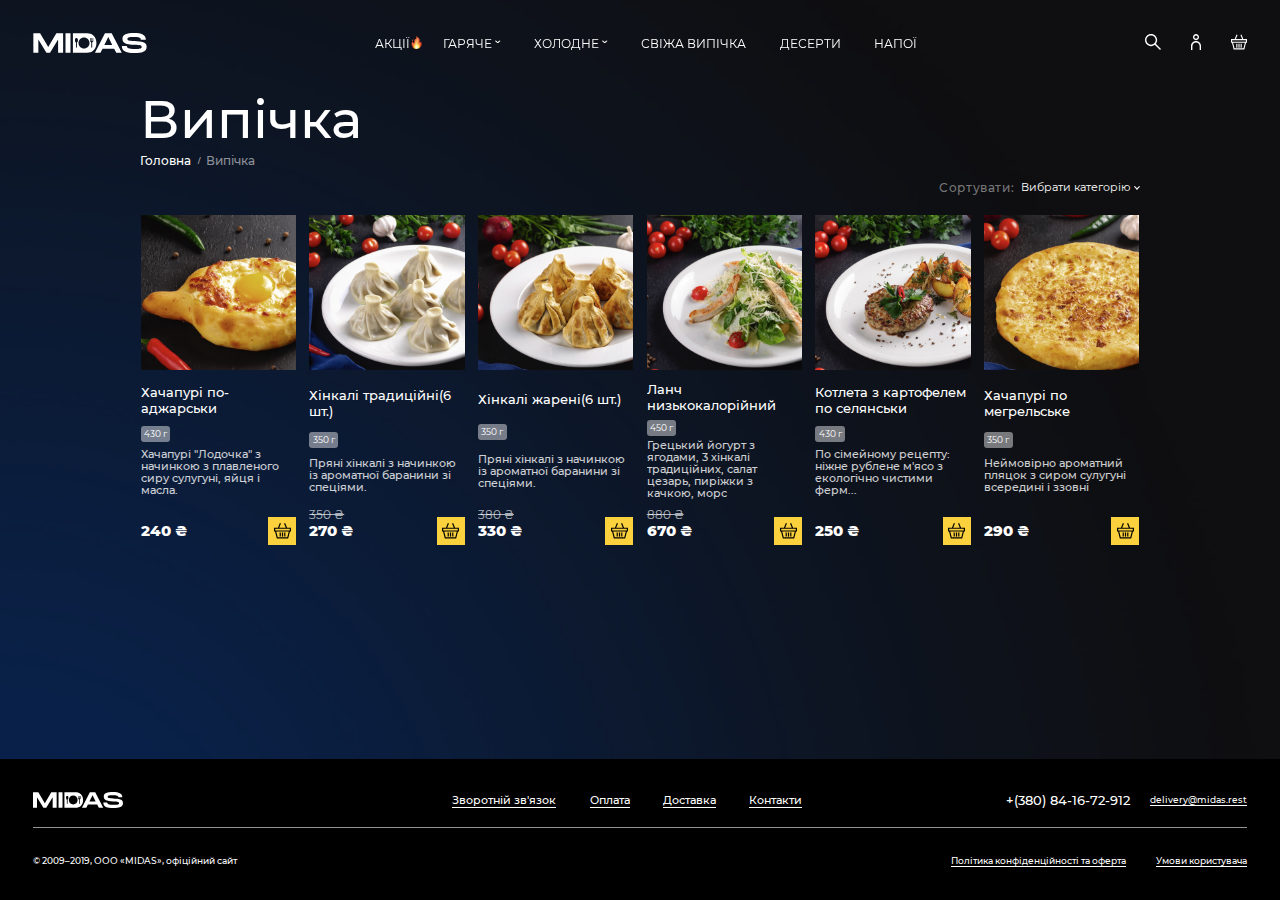
==== commit 18dc1aad: "the end" ====
--- a/catalog-baken.html
+++ b/catalog-baken.html
@@ -43,6 +43,9 @@
                 <a href="./catalog-drink.html" class="header__link">напої</a>
               </li>
             </ul>
+            <button class="mobile-nav-btn">
+              <div class="nav-icon"></div>
+            </button>
           </nav>
           <div class="header__utils">
             <div class="header__search">
@@ -88,7 +91,7 @@
               </a>
             </div>
             <div class="header__cart">
-              <div id="cart-counter">1</div>
+              <div id="cart-counter"></div>
               <a href="./shopping-cart.html" class="header__utils-link">
                 <svg
                   width="27"
@@ -110,6 +113,55 @@
           </div>
         </div>
       </header>
+      <div class="mobile-nav baken">
+        <div class="mobile-nav__discount">
+          <p class="discount__number">30%</p>
+          <a href="#" class="header__link fire">АКЦІЇ</a>
+          <p class="discount__number">20%</p>
+        </div>
+        <div class="mobile-nav__hot">
+          <p class="nav__hot">Гаряче:</p>
+          <div class="nav__hot-box">
+            <div>
+              <img src="./img/mobile-hot-dish.png" alt="img" />
+              <a href="./catalog-warm.html" class="hot-box__name">Гарячі страви</a>
+            </div>
+            <div>
+              <img src="./img/mobile-sup-dish.png" alt="img" />
+              <a href="./catalog-warm.html" class="hot-box__name">Супи</a>
+            </div>
+            <div>
+              <img src="./img/mobile-hinc-dish.png" alt="img" />
+              <a href="./catalog-warm.html" class="hot-box__name">Хінкалі</a>
+            </div>
+            <div>
+              <img class="hot-bread" src="./img/mobile-bread-dish.png" alt="img" />
+              <a href="./catalog-baken.html" class="hot-box__name">Свіжа випічка</a>
+            </div>
+            <div>
+              <img src="./img/mobile-desert-dish.png" alt="img" />
+              <a href="./catalog-desert.html" class="hot-box__name">Десерти</a>
+            </div>
+            <div>
+              <img src="./img/mobile-drink-dish.png" alt="img" />
+              <a href="./catalog-drink.html" class="hot-box__name">Напої</a>
+            </div>
+          </div>
+        </div>
+        <div class="mobile-nav__cold">
+          <p class="nav__hot">Холодне:</p>
+          <div class="nav__cold-inner">
+            <div>
+              <img src="./img/mobile-cold-dish.png" alt="img" />
+              <a href="./catalog-cold.html">Холодні закуски</a>
+            </div>
+            <div>
+              <img src="./img/mobile-salat-dish.png" alt="img" />
+              <a href="./catalog-cold.html">Салати</a>
+            </div>
+          </div>
+        </div>
+      </div>
       <main class="main">
         <section class="warm-dish">
           <div class="container">
@@ -277,7 +329,7 @@
             <nav class="footer__menu">
               <ul class="footer__list">
                 <li class="footer__item">
-                  <a href="#" class="footer__link">Зворотній зв'язок</a>
+                  <a href="./feetback.html" class="footer__link">Зворотній зв'язок</a>
                 </li>
                 <li class="footer__item"><a href="#" class="footer__link">Оплата</a></li>
                 <li class="footer__item"><a href="#" class="footer__link">Доставка</a></li>
@@ -300,6 +352,125 @@
           </div>
         </div>
       </footer>
+      <div class="popup">Додано до кошику</div>
+      <div class="policy-popup">
+        <h2 class="policy-popup__title">Політи конфіденційності</h2>
+        <button class="policy-popup__close-btn">&times;</button>
+        <p>
+          Lorem ipsum dolor sit amet consectetur adipisicing elit. Consequuntur facilis natus nemo
+          nisi numquam illo suscipit eum praesentium expedita, a necessitatibus unde odio tempora!
+          Quasi minus aperiam, asperiores, impedit nostrum qui architecto ad molestias laboriosam,
+          expedita fuga natus. Aspernatur ratione quos voluptate ipsa consequatur, ducimus id, vitae
+          suscipit dolorum maxime quibusdam mollitia. Odit ullam sit aut aliquid beatae minima?
+          Soluta incidunt, architecto pariatur esse excepturi ab reprehenderit doloribus delectus
+          voluptas illum ad qui iste necessitatibus doloremque vitae fuga, corrupti dolor. Commodi a
+          accusantium aliquam corporis tenetur, ea eum at. Maiores suscipit nulla unde qui, porro
+          possimus quidem molestiae facilis inventore?
+        </p>
+        <p>
+          Rem in minima, vitae molestiae, eaque, molestias nisi saepe libero animi enim a at
+          blanditiis incidunt voluptatum numquam magnam tempora esse modi porro deserunt cumque
+          deleniti repudiandae. Nobis ipsa saepe voluptate molestiae ratione tenetur, maxime soluta
+          dolorum totam cum. Necessitatibus consequatur expedita debitis beatae, animi facilis natus
+          tenetur ea explicabo perspiciatis rem cupiditate labore possimus omnis? Incidunt, voluptas
+          labore dolor fuga eius voluptatem. Ad nulla placeat omnis? Voluptatem, nobis! Labore esse
+          facilis consequuntur est quidem deserunt cum perferendis accusantium accusamus provident,
+          non adipisci illum eius sapiente officiis dolor, eveniet possimus sint, quos quia! Soluta
+          aspernatur possimus, vitae aliquid commodi in.
+        </p>
+        <p>
+          Incidunt facilis fugit doloremque totam placeat distinctio dolorem rem maxime optio,
+          molestias culpa quod consequatur perspiciatis! Hic sunt quam quis totam consequuntur
+          aliquid adipisci voluptates laborum accusantium? Molestiae asperiores itaque quos
+          excepturi dolores quas hic at, repellendus adipisci assumenda alias autem quae minima
+          tempore quis numquam quod amet atque minus voluptates nulla veniam placeat! Necessitatibus
+          consequuntur molestias similique dolorem tempore eius dignissimos nam ratione quia fugit,
+          aliquid excepturi optio vero natus minus aliquam quas eaque quidem sit! Possimus, nemo!
+          Corporis temporibus cum similique necessitatibus voluptate porro, nulla explicabo odio
+          voluptates eveniet fugiat autem minus qui ipsum dolorum, quia exercitationem quod!
+        </p>
+        <p>
+          Officiis quisquam impedit quaerat aliquid in ab iure dolor dolorum, autem nam maiores
+          explicabo cumque commodi cum doloribus ut molestiae atque beatae quasi alias libero ullam
+          optio. Debitis est voluptatum dolore fugiat molestias eaque doloremque, dicta praesentium
+          perspiciatis cumque laudantium assumenda sapiente, dolor iure commodi nisi aliquid placeat
+          totam facere quisquam nihil quasi. Unde pariatur nisi eligendi quam ab impedit sequi
+          fugiat, soluta neque nobis earum est odit voluptatibus accusamus esse quo aperiam totam,
+          nostrum dolorem qui expedita! Illo molestiae, reprehenderit voluptatibus quibusdam quidem
+          obcaecati officiis qui cum odio sequi architecto ducimus voluptate, porro iste nesciunt,
+          maiores reiciendis aperiam? Nisi?
+        </p>
+        <p>
+          Nisi, minima! Natus, maiores. Maiores officia laboriosam ut ullam magnam blanditiis
+          nesciunt repudiandae minima totam in rerum, consequuntur tenetur? Modi quam atque corporis
+          quia aliquam deleniti architecto praesentium neque, voluptas deserunt numquam incidunt ut
+          distinctio rerum impedit temporibus fuga magni illo itaque porro esse eum! Vitae
+          reiciendis illo accusantium, eius aspernatur, repellendus voluptates commodi et corporis
+          aut fuga? Dolores voluptatibus excepturi cupiditate non recusandae quo illo quis, unde
+          delectus vel quas voluptatum consequuntur doloremque deserunt tempore vero quae dicta eius
+          obcaecati harum quia ad beatae? Labore eius optio at voluptates? Ab ducimus aliquam dolor.
+          Quis dolor nobis voluptatibus at. Tempora?
+        </p>
+      </div>
+      <div class="policy-popup policy-popup-user">
+        <h2 class="policy-popup__title">Умови користучава</h2>
+        <button class="policy-popup__close-btn">&times;</button>
+        <p>
+          Lorem ipsum dolor sit amet consectetur adipisicing elit. Consequuntur facilis natus nemo
+          nisi numquam illo suscipit eum praesentium expedita, a necessitatibus unde odio tempora!
+          Quasi minus aperiam, asperiores, impedit nostrum qui architecto ad molestias laboriosam,
+          expedita fuga natus. Aspernatur ratione quos voluptate ipsa consequatur, ducimus id, vitae
+          suscipit dolorum maxime quibusdam mollitia. Odit ullam sit aut aliquid beatae minima?
+          Soluta incidunt, architecto pariatur esse excepturi ab reprehenderit doloribus delectus
+          voluptas illum ad qui iste necessitatibus doloremque vitae fuga, corrupti dolor. Commodi a
+          accusantium aliquam corporis tenetur, ea eum at. Maiores suscipit nulla unde qui, porro
+          possimus quidem molestiae facilis inventore?
+        </p>
+        <p>
+          Rem in minima, vitae molestiae, eaque, molestias nisi saepe libero animi enim a at
+          blanditiis incidunt voluptatum numquam magnam tempora esse modi porro deserunt cumque
+          deleniti repudiandae. Nobis ipsa saepe voluptate molestiae ratione tenetur, maxime soluta
+          dolorum totam cum. Necessitatibus consequatur expedita debitis beatae, animi facilis natus
+          tenetur ea explicabo perspiciatis rem cupiditate labore possimus omnis? Incidunt, voluptas
+          labore dolor fuga eius voluptatem. Ad nulla placeat omnis? Voluptatem, nobis! Labore esse
+          facilis consequuntur est quidem deserunt cum perferendis accusantium accusamus provident,
+          non adipisci illum eius sapiente officiis dolor, eveniet possimus sint, quos quia! Soluta
+          aspernatur possimus, vitae aliquid commodi in.
+        </p>
+        <p>
+          Incidunt facilis fugit doloremque totam placeat distinctio dolorem rem maxime optio,
+          molestias culpa quod consequatur perspiciatis! Hic sunt quam quis totam consequuntur
+          aliquid adipisci voluptates laborum accusantium? Molestiae asperiores itaque quos
+          excepturi dolores quas hic at, repellendus adipisci assumenda alias autem quae minima
+          tempore quis numquam quod amet atque minus voluptates nulla veniam placeat! Necessitatibus
+          consequuntur molestias similique dolorem tempore eius dignissimos nam ratione quia fugit,
+          aliquid excepturi optio vero natus minus aliquam quas eaque quidem sit! Possimus, nemo!
+          Corporis temporibus cum similique necessitatibus voluptate porro, nulla explicabo odio
+          voluptates eveniet fugiat autem minus qui ipsum dolorum, quia exercitationem quod!
+        </p>
+        <p>
+          Officiis quisquam impedit quaerat aliquid in ab iure dolor dolorum, autem nam maiores
+          explicabo cumque commodi cum doloribus ut molestiae atque beatae quasi alias libero ullam
+          optio. Debitis est voluptatum dolore fugiat molestias eaque doloremque, dicta praesentium
+          perspiciatis cumque laudantium assumenda sapiente, dolor iure commodi nisi aliquid placeat
+          totam facere quisquam nihil quasi. Unde pariatur nisi eligendi quam ab impedit sequi
+          fugiat, soluta neque nobis earum est odit voluptatibus accusamus esse quo aperiam totam,
+          nostrum dolorem qui expedita! Illo molestiae, reprehenderit voluptatibus quibusdam quidem
+          obcaecati officiis qui cum odio sequi architecto ducimus voluptate, porro iste nesciunt,
+          maiores reiciendis aperiam? Nisi?
+        </p>
+        <p>
+          Nisi, minima! Natus, maiores. Maiores officia laboriosam ut ullam magnam blanditiis
+          nesciunt repudiandae minima totam in rerum, consequuntur tenetur? Modi quam atque corporis
+          quia aliquam deleniti architecto praesentium neque, voluptas deserunt numquam incidunt ut
+          distinctio rerum impedit temporibus fuga magni illo itaque porro esse eum! Vitae
+          reiciendis illo accusantium, eius aspernatur, repellendus voluptates commodi et corporis
+          aut fuga? Dolores voluptatibus excepturi cupiditate non recusandae quo illo quis, unde
+          delectus vel quas voluptatum consequuntur doloremque deserunt tempore vero quae dicta eius
+          obcaecati harum quia ad beatae? Labore eius optio at voluptates? Ab ducimus aliquam dolor.
+          Quis dolor nobis voluptatibus at. Tempora?
+        </p>
+      </div>
     </div>
 
     <script src="./js/main.js" type="module"></script>
--- a/css/main.css
+++ b/css/main.css
@@ -494,6 +494,7 @@
   font-size: 3rem;
   background-color: #55555538;
   backdrop-filter: blur(5px);
+  -webkit-backdrop-filter: blur(5px);
   color: #fff;
   transform: translateY(-100%);
   transition: all 0.3s ease 0s;
@@ -594,6 +595,7 @@
   right: 0;
   left: 0;
   backdrop-filter: blur(5px);
+  -webkit-backdrop-filter: blur(5px);
   font-size: 2rem;
   color: #ffffff;
   font-weight: 600;
@@ -650,8 +652,6 @@
   display: flex;
   align-items: center;
   justify-content: space-between;
-  padding-bottom: 4rem;
-  border-bottom: 1px solid #ffffff93;
 }
 .footer__inner {
   display: flex;
@@ -710,6 +710,8 @@
   display: flex;
   justify-content: space-between;
   align-items: center;
+  padding-top: 4rem;
+  border-top: 1px solid #ffffff93;
 }
 .footer__privacy {
   font-size: 1.4rem;
@@ -847,6 +849,7 @@
 .warm__content {
   display: flex;
   justify-content: center;
+  flex-wrap: wrap;
   gap: 2rem;
   margin-top: 3rem;
   margin-bottom: 20rem;
@@ -1156,6 +1159,10 @@
   font-size: 1.6rem;
   font-weight: 700;
   margin-bottom: 15rem;
+  transition: all 0.3s ease 0s;
+}
+.palce__order:hover {
+  background-color: #a7881a;
 }
 /* #endregion */
 /* #region popup */
@@ -1195,4 +1202,788 @@
 .block {
   display: block;
 }
-/*  */
+/* #endregion */
+/* #region policy & privacy */
+.policy-popup {
+  position: fixed;
+  display: flex;
+  flex-direction: column;
+  top: -100rem;
+  gap: 3rem;
+  height: 70rem;
+  overflow: scroll;
+  bottom: 1rem;
+  left: 50%;
+  transform: translateX(-50%);
+  font-size: 2rem;
+  background-color: #2d2d2d;
+  color: #fff;
+  padding: 1rem;
+  opacity: 0;
+  transition: bottom 0.5s ease, opacity 0.5s ease;
+  z-index: 1000;
+  padding: 3rem 2rem;
+}
+.policy-popup.show {
+  opacity: 1;
+  top: 10rem;
+}
+.policy-popup__close-btn {
+  position: fixed;
+  top: 1rem;
+  right: 1rem;
+  background: none;
+  border: none;
+  font-size: 5rem;
+  color: #fbd13e;
+  cursor: pointer;
+}
+.policy-popup__title {
+  text-align: center;
+  font-size: 2.4rem;
+}
+.policy-popup p {
+  font-size: 1.8rem;
+}
+.no-scroll {
+  overflow: hidden;
+}
+/* #endregion */
+/* //======================================================================================================================================================== */
+/* #region feetback */
+.feetback {
+  margin-top: 13.4rem;
+  margin-bottom: 15rem;
+  position: relative;
+}
+.feetback__form {
+  margin-left: 5rem;
+  display: flex;
+  flex-direction: column;
+  gap: 2.5rem;
+  margin-top: 9rem;
+}
+.textarea__box {
+  display: flex;
+  flex-direction: column;
+  gap: 1.5rem;
+  max-width: 61.5rem;
+}
+.gmail__box p,
+.textarea__box p {
+  font-size: 1.6rem;
+  font-weight: 600;
+  text-transform: uppercase;
+  color: #9ea2aa;
+}
+.textarea__box textarea {
+  background-color: #fff;
+  max-width: 62rem;
+  min-width: 62rem;
+  max-height: 13rem;
+  min-height: 13rem;
+  color: #000;
+  font-size: 1.4rem;
+  padding: 2rem;
+  outline: none;
+}
+.gmail__box {
+  display: flex;
+  flex-direction: column;
+  gap: 1.5rem;
+}
+.gmail__box input {
+  width: 36rem;
+  height: 4.2rem;
+  background-color: #fff;
+  font-size: 1.6rem;
+  padding: 1rem 2rem;
+  color: #000;
+}
+.feetback__btn {
+  font-size: 1.6rem;
+  font-weight: 700;
+  line-height: 2.2rem;
+  padding: 1rem 2.8rem;
+  color: #fbd13e;
+  border: 1px solid #fbd13e;
+  transition: all 0.3s ease 0s;
+  max-width: 20rem;
+}
+.feetback__btn:hover {
+  border: 1px solid #b70000;
+}
+.feetback__img-right {
+  position: absolute;
+  right: 0;
+  width: 40rem;
+  z-index: -1;
+}
+.feetback__img-bottom {
+  position: absolute;
+  bottom: 0;
+  right: 50rem;
+  width: 60rem;
+}
+/* #endregion */
+/* #region order */
+.place-order {
+  margin-top: 13.4rem;
+  margin-bottom: 12.1rem;
+}
+.place-order__content {
+  display: flex;
+  gap: 2rem;
+  padding: 0rem 5rem;
+}
+.order__form {
+  max-width: 86.7rem;
+  width: 100%;
+  display: flex;
+  flex-direction: column;
+}
+.form-punkt {
+  font-size: 3.6rem;
+  padding-bottom: 1.2rem;
+  border-bottom: 1px solid #3d3d3d;
+  margin-bottom: 4rem;
+}
+.form__data-box {
+  display: flex;
+  flex-direction: column;
+  gap: 2rem;
+  font-size: 1.6rem;
+  align-self: center;
+  margin-bottom: 9rem;
+}
+.data-box__name {
+  display: flex;
+  gap: 2rem;
+  align-items: center;
+  justify-content: space-between;
+}
+.data-box__name input {
+  background-color: #fff;
+  font-size: 1.8rem;
+  color: #000;
+  padding: 1rem;
+  font-weight: 600;
+}
+.required {
+  color: #fbd13e;
+}
+.delivery-box__inner {
+  display: flex;
+  gap: 3rem;
+  align-items: center;
+  margin-bottom: 5rem;
+}
+.delivery-box__alley,
+.delivery-box__home {
+  text-align: start;
+  padding: 2.3rem 1.6rem;
+  border: 2px dashed #9ea2aa;
+  cursor: pointer;
+}
+.box-home__inner {
+  display: flex;
+  justify-content: space-between;
+  font-size: 2.2rem;
+}
+.home__inner-price {
+  font-size: 2.6rem;
+  font-weight: 600;
+}
+.box__home-text {
+  font-size: 1.4rem;
+  margin-top: 1rem;
+  color: #9ea2aa;
+}
+.alley {
+  color: #fbd13e;
+  border-bottom: 1px solid #fbd13e;
+}
+.delivery-box__alley.active,
+.delivery-box__home.active {
+  border: 2px dashed #fbd13e;
+}
+
+.box__form-inner {
+  display: flex;
+  flex-direction: column;
+  align-items: center;
+  text-align: center;
+  gap: 2rem;
+}
+.form__inner-alley {
+  display: flex;
+  align-items: center;
+  gap: 3rem;
+  font-size: 1.6rem;
+}
+.form__inner-alley input {
+  background-color: #fff;
+  font-size: 1.8rem;
+  color: #000;
+  padding: 1rem;
+  width: 33rem;
+}
+.form__inner-house {
+  display: flex;
+  justify-content: space-between;
+  font-size: 1.6rem;
+  gap: 3.6rem;
+}
+.delivery-box__form {
+  max-width: 51rem;
+  width: 100%;
+  margin: 0 auto;
+}
+.box__form-alley {
+  font-size: 1.6rem;
+  padding-left: 15rem;
+  margin-bottom: 2rem;
+}
+.form__inner-house div {
+  display: flex;
+  gap: 2rem;
+  align-items: center;
+}
+.form__inner-house div input {
+  background-color: #fff;
+  max-width: 10rem;
+  font-size: 1.8rem;
+  padding: 1rem;
+  color: #000;
+}
+.form__delivery-box {
+  margin-bottom: 6rem;
+}
+.form__payment-box {
+  display: flex;
+  flex-direction: column;
+  gap: 2rem;
+}
+.payment-box__kuryer {
+  padding: 2.5rem 2rem;
+  border: 1px dashed #9ea2aa;
+  display: flex;
+  align-items: center;
+  gap: 2rem;
+  font-size: 2.2rem;
+  cursor: pointer;
+}
+.sircle-ratio {
+  width: 2.5rem;
+  height: 2.5rem;
+  border-radius: 50%;
+  border: 1px solid #9ea2aa;
+  flex-shrink: 0;
+}
+.box__card-inner {
+  display: flex;
+  flex-direction: column;
+  gap: 2rem;
+}
+.card-inner__img {
+  display: flex;
+  gap: 3rem;
+  align-items: center;
+}
+.card-inner__img img {
+  height: 2.8rem;
+}
+.sircle-ratio.active {
+  background-color: #fbd13e;
+}
+.order-item__details {
+  display: flex;
+  justify-content: space-between;
+  width: 100%;
+}
+.order-item__result {
+  display: flex;
+  gap: 3rem;
+}
+.order-item__img {
+  width: 10rem;
+  height: 10rem;
+}
+.final__order-inner {
+  background-color: #000;
+  padding: 2rem 5rem 5rem 2rem;
+  height: max-content;
+  width: 100%;
+  font-size: 2rem;
+}
+.final__order {
+  display: flex;
+  flex-direction: column;
+  gap: 2rem;
+}
+.order-item__inner {
+  display: flex;
+  gap: 3rem;
+  align-items: center;
+}
+.order-item__total {
+  font-size: 2.4rem;
+  font-weight: 600;
+}
+.final__sum {
+  margin-top: 2rem;
+  text-align: right;
+  padding-top: 2rem;
+  border-top: 1px solid #9ea2aa;
+  width: 100%;
+}
+.order__final {
+  font-size: 1.6rem;
+  text-transform: uppercase;
+  color: #000;
+  padding: 1rem 2.4rem;
+  max-width: 24rem;
+  font-weight: 700;
+  background-color: #fbd13e;
+  transition: all 0.3s ease 0s;
+  margin-top: 5rem;
+}
+.payment-box__kuryer.active {
+  border: 2px dashed #fbd13e;
+}
+.order__final:hover {
+  background-color: #a7881a;
+}
+/* #endregion */
+/* #region mobile-nav-icon */
+.mobile-nav-btn {
+  --time: 0.1s;
+
+  --width: 40px;
+  --height: 10px;
+
+  --line-height: 2px;
+  --spacing: 6px;
+
+  --color: #fff;
+  --radius: 4px;
+
+  /* Fixed height and width */
+  /* height: var(--height); */
+  /* width: var(--width); */
+
+  /* Dynamic height and width */
+  height: calc(var(--line-height) * 3 + var(--spacing) * 2);
+  width: var(--width);
+
+  display: flex;
+  justify-content: center;
+  align-items: center;
+  display: none;
+}
+
+.nav-icon {
+  position: relative;
+  width: var(--width);
+  height: var(--line-height);
+  background-color: var(--color);
+  border-radius: var(--radius);
+}
+
+.nav-icon::before,
+.nav-icon::after {
+  content: "";
+  display: block;
+
+  position: absolute;
+  left: 0;
+
+  width: var(--width);
+  height: var(--line-height);
+
+  border-radius: var(--radius);
+  background-color: var(--color);
+  transition: transform var(--time) ease-in, top var(--time) linear var(--time);
+}
+
+.nav-icon::before {
+  /* top: calc(var(--line-height) * -2); */
+  top: calc(-1 * (var(--line-height) + var(--spacing)));
+}
+
+.nav-icon::after {
+  /* top: calc(var(--line-height) * 2); */
+  top: calc(var(--line-height) + var(--spacing));
+}
+
+.nav-icon.nav-icon--active {
+  background-color: transparent;
+}
+
+.nav-icon.nav-icon--active::before,
+.nav-icon.nav-icon--active::after {
+  top: 0;
+  transition: top var(--time) linear, transform var(--time) ease-in var(--time);
+}
+
+.nav-icon.nav-icon--active::before {
+  transform: rotate(45deg);
+  background-color: #fbd13e;
+}
+
+.nav-icon.nav-icon--active::after {
+  transform: rotate(-45deg);
+  background-color: #fbd13e;
+}
+/* #endregion */
+/* #region mobile-nav */
+.mobile-nav__discount {
+  background-color: #b70000;
+  padding: 1rem 4rem;
+  display: flex;
+  justify-content: space-between;
+  align-items: center;
+}
+.discount__number {
+  color: #000;
+  font-size: 8rem;
+}
+
+.mobile-nav {
+  padding: 4rem 3rem;
+  position: absolute;
+  width: 100%;
+  z-index: 1000;
+  backdrop-filter: blur(10px);
+  background-color: #000000cc;
+  -webkit-backdrop-filter: blur(10px);
+  height: 100%;
+  margin-top: -1rem;
+}
+.mobile-nav {
+  display: none;
+}
+/* #endregion */
+.final__order.mobile {
+  display: none;
+}
+/* #region adaptive tablet 768px */
+@media (max-width: 968px) {
+  .header {
+    padding: 10rem 4rem;
+  }
+  .mobile-nav {
+    display: block;
+    left: -100%;
+    transition: all 0.3s ease 0s;
+    position: fixed;
+  }
+  .mobile-nav--open {
+    left: 0;
+  }
+  .mobile-nav-btn {
+    display: block;
+  }
+  .header.scroll {
+    background-color: #000000;
+    padding: 5rem;
+    transition: all 0.3s ease 0s;
+    z-index: 100;
+  }
+  .header__list {
+    display: none;
+  }
+  .info__content {
+    flex-direction: column;
+    padding-top: 10rem;
+  }
+  .info__content-photo img {
+    width: 100%;
+    height: auto;
+  }
+  .dots-more__box {
+    display: none;
+  }
+  .info__content-text img {
+    display: none;
+  }
+  .container-right {
+    padding-left: 2rem;
+  }
+  .info__content-text {
+    flex-direction: row;
+    align-items: center;
+    justify-content: space-between;
+    gap: 0;
+  }
+  .content-text__text {
+    margin-top: 0;
+  }
+  .info__content-order {
+    left: 0;
+    bottom: -34rem;
+    position: relative;
+  }
+  .info__content-photo {
+    display: flex;
+    flex-direction: column;
+    gap: 50rem;
+  }
+  .info_tiramisu-box {
+    display: none;
+  }
+  .popular {
+    margin-top: 40rem;
+  }
+  .menu__content-box {
+    padding-left: 2rem;
+  }
+  .footer__logo {
+    flex-shrink: 0;
+  }
+  .footer {
+    padding: 5rem 2rem;
+  }
+  .footer__list,
+  .footer__row-box {
+    padding-left: 0;
+  }
+  .footer__menu {
+    display: none;
+  }
+  .footer__menu-mobile {
+    margin-top: 4rem;
+  }
+  .footer__policy {
+    flex-direction: column;
+    align-items: start;
+    gap: 3rem;
+  }
+  .menu__content-box {
+    justify-content: start;
+    gap: 28rem;
+  }
+  .nav__hot-box {
+    display: grid;
+    grid-template-columns: repeat(2, 1fr);
+    grid-template-rows: repeat(3, auto);
+    gap: 2rem;
+  }
+  .nav__cold-inner div,
+  .nav__hot-box > div {
+    display: flex;
+    align-items: center;
+    gap: 2rem;
+  }
+  .nav__cold-inner div a,
+  .nav__hot-box > div a {
+    font-size: 2rem;
+    color: #fff;
+    font-weight: 600;
+  }
+  .nav__hot-box > div img {
+    width: 9rem;
+    height: 9rem;
+  }
+  .nav__hot {
+    margin-top: 4rem;
+    margin-bottom: 2.1rem;
+    padding-left: 14rem;
+    font-size: 2.3rem;
+    color: #9ea2aa;
+  }
+  .nav__cold-inner {
+    display: flex;
+    flex-direction: column;
+    gap: 2rem;
+  }
+  .nav__cold-inner div img {
+    width: 9rem;
+    height: 9rem;
+  }
+  .warm__inner {
+    margin-top: 20rem;
+    padding: 0 3rem;
+  }
+  .mobile-nav.baken {
+    margin-top: 10rem;
+  }
+  .policy-popup {
+    width: 80%;
+  }
+  .policy-popup.show {
+    top: 20rem;
+  }
+  .dish-card__content {
+    flex-direction: column;
+  }
+  .order-box-counter {
+    padding-left: 5rem;
+  }
+  .order-box__action {
+    padding-left: 8rem;
+  }
+  .dish-card__dots {
+    display: none;
+  }
+  .dish-card__content,
+  .dish-card {
+    padding: 0;
+  }
+  .dish-card__title {
+    margin-top: 10rem;
+    font-size: 7rem;
+  }
+  .dish-card__inner {
+    padding: 0 3rem;
+  }
+  .also__content {
+    flex-wrap: wrap;
+    row-gap: 4rem;
+  }
+  .cart__product-box,
+  .card__product-inner {
+    display: flex;
+  }
+  .promo {
+    padding-left: 0;
+  }
+  .for-pad {
+    padding: 0 2rem;
+  }
+  .dish-card__product-img {
+    display: none;
+  }
+  .card__product-inner {
+    display: grid;
+    grid-template-columns: 1fr 1fr 1fr;
+    grid-template-rows: auto auto;
+    gap: 10px;
+    position: relative;
+    width: 100%;
+    padding: 3rem;
+  }
+
+  .product-inner__name-box {
+    grid-column: 1 / -1;
+    order: -1;
+  }
+
+  .order__price:first-of-type {
+    grid-column: 1 / span 1;
+    align-self: center;
+  }
+
+  .order-box-counter.cart {
+    grid-column: 2 / span 1;
+    display: flex;
+    justify-content: center;
+    align-items: center;
+  }
+
+  .order__price:last-of-type {
+    grid-column: 3 / span 1;
+    align-self: center;
+  }
+
+  .delete__product {
+    position: absolute;
+    top: 0px;
+    right: 0px;
+    width: 5rem;
+    height: 5rem;
+  }
+  .cart__product-box {
+    padding-left: 1rem;
+    display: flex;
+    justify-content: space-between;
+  }
+  .promo__content {
+    display: flex;
+    flex-direction: column;
+    align-items: flex-end;
+    padding-right: 3rem;
+  }
+  .final__order-inner {
+    position: absolute;
+    max-width: 55rem;
+    right: -87%;
+    transition: all 0.3s ease 0s;
+  }
+  .place-order {
+    overflow-x: hidden;
+    position: relative;
+  }
+  .order-item__name {
+    max-width: 15rem;
+  }
+  .order-item__details {
+    justify-content: space-between;
+    align-items: center;
+  }
+  .order-item__inner {
+    gap: 1rem;
+  }
+  .final__order.mobile {
+    display: flex;
+    flex-direction: column;
+    gap: 2rem;
+    position: absolute;
+    left: -14rem;
+    max-width: 14rem;
+    background-color: #000;
+    padding: 1rem;
+  }
+  .final__order.mobile.active .final__order-inner {
+    right: 0;
+  }
+  .final__order-arrow {
+    width: 2rem;
+    height: 2rem;
+    transition: all 0.3s ease 0s;
+  }
+  .final__order-open {
+    display: flex;
+    flex-direction: column;
+    justify-content: center;
+    align-items: center;
+    gap: 2rem;
+  }
+  .final__order-open p {
+    color: #9ea2aa;
+    font-size: 1.6rem;
+    text-align: center;
+  }
+  .final__order-text {
+    text-align: center;
+  }
+  .final__order-descr {
+    display: flex;
+    flex-direction: column;
+    gap: 2rem;
+    justify-content: center;
+    align-items: center;
+  }
+  .shopping-cart-mobile {
+    width: 5rem !important;
+    height: 5rem !important;
+    padding-top: 2rem;
+  }
+  .final__order-arrow.active {
+    transform: rotate(180deg);
+  }
+  .final__order-inner.active {
+    right: -5rem;
+  }
+  .final__order.mobile.active {
+    left: -12rem;
+  }
+  .delivery-box__inner {
+    flex-direction: column;
+  }
+  .box__home-text {
+    font-size: 2rem;
+  }
+}
+
+/* #endregion */
